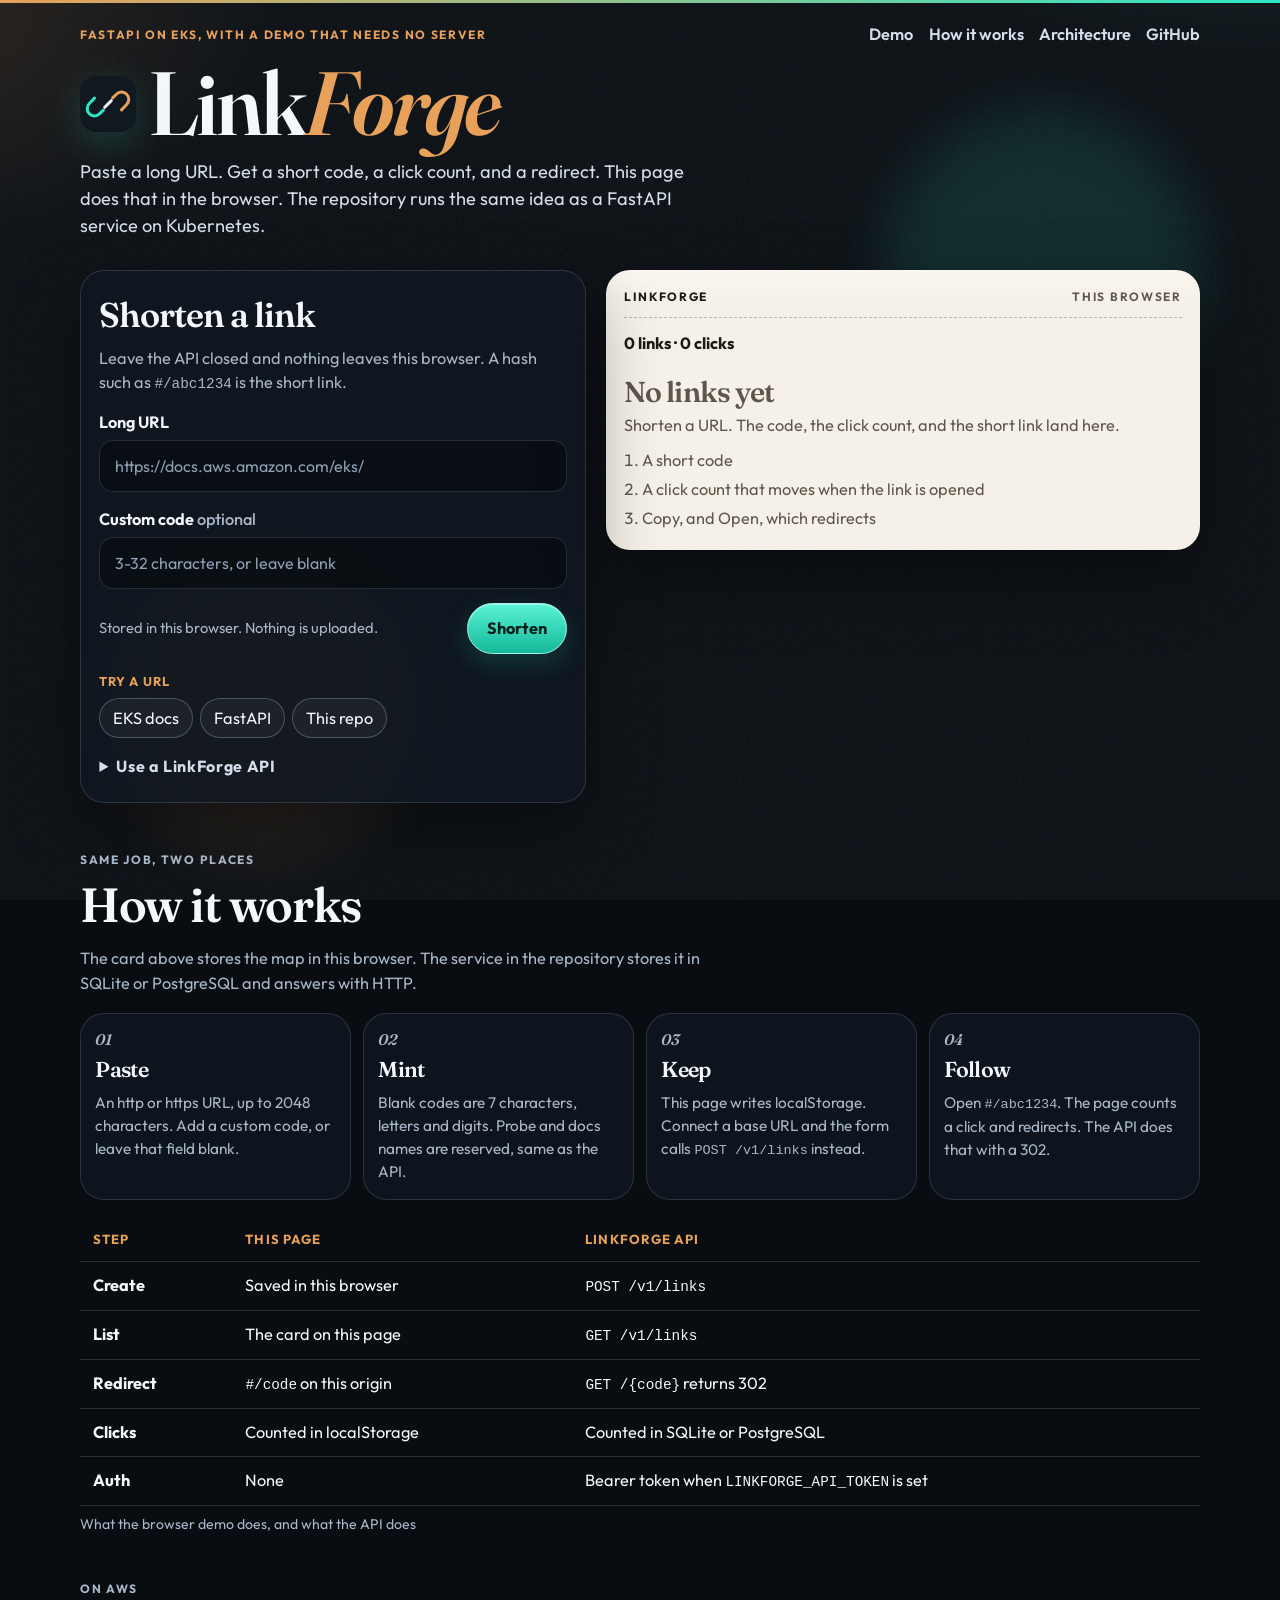
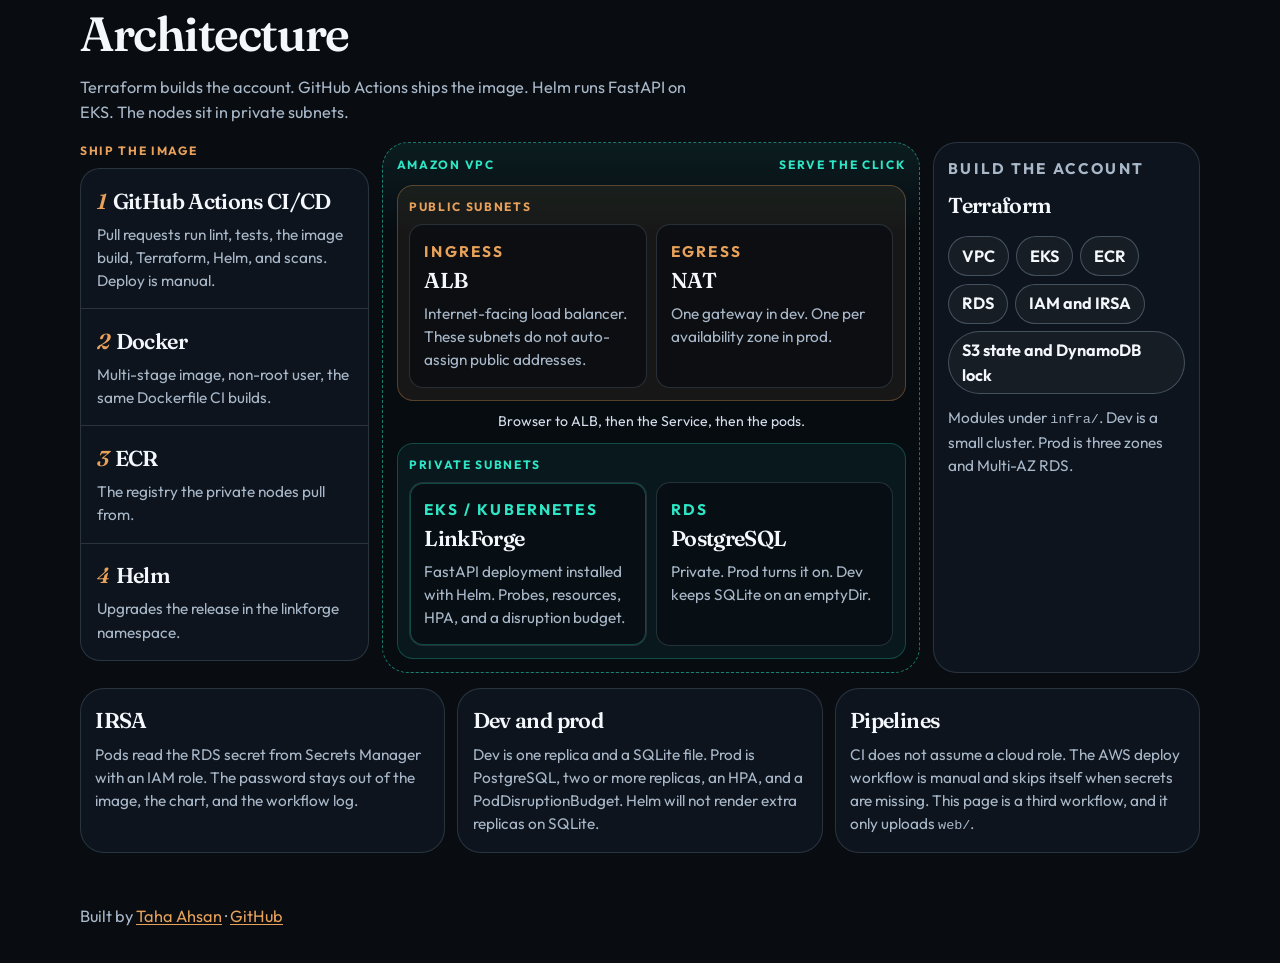
==== web/index.html @ 5748cc59 "Add a browser demo and publish it with GitHub Pages. The static site in web/ shortens links without " ====
<!DOCTYPE html>
<html lang="en">
  <head>
    <meta charset="utf-8" />
    <meta name="viewport" content="width=device-width, initial-scale=1" />
    <title>LinkForge — URL shortener on EKS</title>
    <meta
      name="description"
      content="Paste a long URL, get a short code, and follow it in the browser. LinkForge is a FastAPI shortener packaged for AWS EKS."
    />
    <meta name="theme-color" content="#090d12" />
    <link rel="canonical" href="https://taha080.github.io/aws-eks-devops-platform/" />
    <meta property="og:title" content="LinkForge" />
    <meta
      property="og:description"
      content="A URL shortener you can try in the browser, and the EKS platform that runs the real API."
    />
    <meta property="og:type" content="website" />
    <meta property="og:url" content="https://taha080.github.io/aws-eks-devops-platform/" />
    <link rel="icon" href="assets/favicon.svg" type="image/svg+xml" />
    <link rel="stylesheet" href="css/styles.css" />
  </head>
  <body>
    <a class="skip" href="#url">Skip to the shortener</a>
    <div class="atmosphere" aria-hidden="true">
      <span class="glow glow-a"></span>
      <span class="glow glow-b"></span>
    </div>

    <header class="wrap site-header">
      <div class="topbar">
        <p class="eyebrow">FastAPI on EKS, with a demo that needs no server</p>
        <nav aria-label="Page">
          <a href="#demo">Demo</a>
          <a href="#how">How it works</a>
          <a href="#architecture">Architecture</a>
          <a href="https://github.com/taha080/aws-eks-devops-platform" target="_blank" rel="noopener noreferrer">GitHub</a>
        </nav>
      </div>
      <div class="title-row">
        <svg class="logo" viewBox="0 0 48 48" aria-hidden="true">
          <rect width="48" height="48" rx="14" fill="#101820" />
          <g fill="none" stroke-linecap="round" stroke-width="2.6">
            <path stroke="#2ee6c5" d="M20 29.2 16.8 32.4a6.2 6.2 0 0 1-8.8-8.8L12.4 19" />
            <path stroke="#e7a15a" d="M28 18.8 31.2 15.6a6.2 6.2 0 0 1 8.8 8.8L35.6 29" />
            <path stroke="#f4f7fb" d="M21.2 26.8 26.8 21.2" />
          </g>
        </svg>
        <h1>Link<em>Forge</em></h1>
      </div>
      <p class="lede">
        Paste a long URL. Get a short code, a click count, and a redirect. This page does that in the browser. The
        repository runs the same idea as a FastAPI service on Kubernetes.
      </p>
    </header>

    <main>
      <section id="demo" class="wrap layout" aria-labelledby="demo-title">
        <div class="panel">
          <div class="panel-head">
            <h2 id="demo-title">Shorten a link</h2>
            <p>Leave the API closed and nothing leaves this browser. A hash such as <span class="mono">#/abc1234</span> is the short link.</p>
          </div>
          <form id="composer" novalidate>
            <label for="url">Long URL</label>
            <input
              id="url"
              name="url"
              type="text"
              inputmode="url"
              autocomplete="url"
              spellcheck="false"
              placeholder="https://docs.aws.amazon.com/eks/"
            />
            <label for="code">Custom code <span>optional</span></label>
            <input
              id="code"
              name="code"
              type="text"
              maxlength="32"
              autocapitalize="off"
              autocorrect="off"
              spellcheck="false"
              placeholder="3-32 characters, or leave blank"
            />
            <p id="form-error" class="form-error" role="alert" hidden></p>
            <div class="composer-bar">
              <p id="storage-hint" class="hint">Stored in this browser. Nothing is uploaded.</p>
              <button id="shorten" class="shorten-btn" type="submit">Shorten</button>
            </div>
          </form>

          <div class="examples">
            <p id="examples-label">Try a URL</p>
            <div id="chips" class="chips" role="group" aria-labelledby="examples-label"></div>
          </div>

          <details class="method" id="api-panel">
            <summary>Use a LinkForge API</summary>
            <form id="api-form">
              <p>
                Optional. Creating a link calls <span class="mono">POST /v1/links</span>. The list calls
                <span class="mono">GET /v1/links</span>. Delete calls <span class="mono">DELETE /v1/links/{code}</span>.
                Open follows the API redirect at <span class="mono">GET /{code}</span>. You can also land here with
                <span class="mono">?api=</span> and the base URL.
              </p>
              <label for="api-base">API base URL</label>
              <input id="api-base" type="text" inputmode="url" spellcheck="false" placeholder="http://127.0.0.1:8000" autocomplete="off" />
              <label for="api-token">Bearer token <span>optional</span></label>
              <input id="api-token" type="password" autocomplete="off" placeholder="Only if LINKFORGE_API_TOKEN is set" />
              <p id="api-status" class="hint">Not connected. The demo is using this browser.</p>
              <p id="api-error" class="form-error" role="alert" hidden></p>
              <div class="api-actions">
                <button id="api-connect" class="quiet-btn" type="submit">Connect</button>
                <button id="api-disconnect" class="quiet-btn" type="button">Use this browser</button>
                <button id="api-forget" class="quiet-btn" type="button" hidden>Remove saved token</button>
              </div>
              <p class="hint">
                The token stays in this browser. The API must allow this page's origin in
                <span class="mono">LINKFORGE_CORS_ORIGINS</span>. Write routes stay open when the token is empty.
              </p>
            </form>
          </details>
        </div>

        <section class="ticket" id="ledger" aria-labelledby="ledger-title">
          <div class="ticket-brand">
            <span>LinkForge</span>
            <span id="ledger-mode">This browser</span>
          </div>
          <h2 id="ledger-title" class="sr-only">Your links</h2>
          <p class="stats" id="stats">0 links · 0 clicks</p>
          <p id="ledger-note" class="ledger-note" hidden></p>
          <div id="empty" class="placeholder">
            <p id="empty-kicker" class="placeholder-kicker">No links yet</p>
            <p id="empty-copy">Shorten a URL. The code, the click count, and the short link land here.</p>
            <ol>
              <li>A short code</li>
              <li>A click count that moves when the link is opened</li>
              <li>Copy, and Open, which redirects</li>
            </ol>
          </div>
          <div id="list" class="link-list"></div>
        </section>
      </section>

      <section id="how" class="wrap band" aria-labelledby="how-title">
        <div class="band-head">
          <p class="eyebrow">Same job, two places</p>
          <h2 id="how-title">How it works</h2>
          <p>
            The card above stores the map in this browser. The service in the repository stores it in SQLite or
            PostgreSQL and answers with HTTP.
          </p>
        </div>
        <ol class="steps">
          <li class="step">
            <p class="step-num">01</p>
            <h3>Paste</h3>
            <p>An http or https URL, up to 2048 characters. Add a custom code, or leave that field blank.</p>
          </li>
          <li class="step">
            <p class="step-num">02</p>
            <h3>Mint</h3>
            <p>Blank codes are 7 characters, letters and digits. Probe and docs names are reserved, same as the API.</p>
          </li>
          <li class="step">
            <p class="step-num">03</p>
            <h3>Keep</h3>
            <p>This page writes localStorage. Connect a base URL and the form calls <span class="mono">POST /v1/links</span> instead.</p>
          </li>
          <li class="step">
            <p class="step-num">04</p>
            <h3>Follow</h3>
            <p>Open <span class="mono">#/abc1234</span>. The page counts a click and redirects. The API does that with a 302.</p>
          </li>
        </ol>
        <div class="table-wrap">
          <table class="routes">
            <caption>What the browser demo does, and what the API does</caption>
            <thead>
              <tr>
                <th scope="col">Step</th>
                <th scope="col">This page</th>
                <th scope="col">LinkForge API</th>
              </tr>
            </thead>
            <tbody>
              <tr>
                <th scope="row">Create</th>
                <td>Saved in this browser</td>
                <td><span class="mono">POST /v1/links</span></td>
              </tr>
              <tr>
                <th scope="row">List</th>
                <td>The card on this page</td>
                <td><span class="mono">GET /v1/links</span></td>
              </tr>
              <tr>
                <th scope="row">Redirect</th>
                <td><span class="mono">#/code</span> on this origin</td>
                <td><span class="mono">GET /{code}</span> returns 302</td>
              </tr>
              <tr>
                <th scope="row">Clicks</th>
                <td>Counted in localStorage</td>
                <td>Counted in SQLite or PostgreSQL</td>
              </tr>
              <tr>
                <th scope="row">Auth</th>
                <td>None</td>
                <td>Bearer token when <span class="mono">LINKFORGE_API_TOKEN</span> is set</td>
              </tr>
            </tbody>
          </table>
        </div>
      </section>

      <section id="architecture" class="wrap band" aria-labelledby="architecture-title">
        <div class="band-head">
          <p class="eyebrow">On AWS</p>
          <h2 id="architecture-title">Architecture</h2>
          <p>
            Terraform builds the account. GitHub Actions ships the image. Helm runs FastAPI on EKS. The nodes sit in
            private subnets.
          </p>
        </div>

        <div class="map">
          <div class="map-col">
            <p class="map-kicker">Ship the image</p>
            <ol class="rail">
              <li>
                <h3>GitHub Actions CI/CD</h3>
                <p>Pull requests run lint, tests, the image build, Terraform, Helm, and scans. Deploy is manual.</p>
              </li>
              <li>
                <h3>Docker</h3>
                <p>Multi-stage image, non-root user, the same Dockerfile CI builds.</p>
              </li>
              <li>
                <h3>ECR</h3>
                <p>The registry the private nodes pull from.</p>
              </li>
              <li>
                <h3>Helm</h3>
                <p>Upgrades the release in the linkforge namespace.</p>
              </li>
            </ol>
          </div>

          <div class="vpc">
            <p class="vpc-label"><span>Amazon VPC</span><span>Serve the click</span></p>
            <div class="subnet public">
              <p class="subnet-name">Public subnets</p>
              <div class="subnet-nodes">
                <article class="node">
                  <p class="node-kicker">Ingress</p>
                  <h3>ALB</h3>
                  <p>Internet-facing load balancer. These subnets do not auto-assign public addresses.</p>
                </article>
                <article class="node">
                  <p class="node-kicker">Egress</p>
                  <h3>NAT</h3>
                  <p>One gateway in dev. One per availability zone in prod.</p>
                </article>
              </div>
            </div>
            <p class="hop">Browser to ALB, then the Service, then the pods.</p>
            <div class="subnet private">
              <p class="subnet-name">Private subnets</p>
              <div class="subnet-nodes">
                <article class="node node-main">
                  <p class="node-kicker">EKS / Kubernetes</p>
                  <h3>LinkForge</h3>
                  <p>FastAPI deployment installed with Helm. Probes, resources, HPA, and a disruption budget.</p>
                </article>
                <article class="node">
                  <p class="node-kicker">RDS</p>
                  <h3>PostgreSQL</h3>
                  <p>Private. Prod turns it on. Dev keeps SQLite on an emptyDir.</p>
                </article>
              </div>
            </div>
          </div>

          <aside class="platform">
            <p class="map-kicker">Build the account</p>
            <h3>Terraform</h3>
            <ul class="pills">
              <li>VPC</li>
              <li>EKS</li>
              <li>ECR</li>
              <li>RDS</li>
              <li>IAM and IRSA</li>
              <li>S3 state and DynamoDB lock</li>
            </ul>
            <p>Modules under <span class="mono">infra/</span>. Dev is a small cluster. Prod is three zones and Multi-AZ RDS.</p>
          </aside>
        </div>

        <div class="notes">
          <article>
            <h3>IRSA</h3>
            <p>
              Pods read the RDS secret from Secrets Manager with an IAM role. The password stays out of the image, the
              chart, and the workflow log.
            </p>
          </article>
          <article>
            <h3>Dev and prod</h3>
            <p>
              Dev is one replica and a SQLite file. Prod is PostgreSQL, two or more replicas, an HPA, and a
              PodDisruptionBudget. Helm will not render extra replicas on SQLite.
            </p>
          </article>
          <article>
            <h3>Pipelines</h3>
            <p>
              CI does not assume a cloud role. The AWS deploy workflow is manual and skips itself when secrets are
              missing. This page is a third workflow, and it only uploads <span class="mono">web/</span>.
            </p>
          </article>
        </div>
      </section>
    </main>

    <footer class="wrap site-footer">
      <p>
        Built by
        <a href="https://www.linkedin.com/in/taha-ahsan-832475270/" target="_blank" rel="noopener noreferrer">Taha Ahsan</a>
        ·
        <a href="https://github.com/taha080" target="_blank" rel="noopener noreferrer">GitHub</a>
      </p>
    </footer>

    <div id="gate" class="gate" hidden>
      <div class="gate-card" role="dialog" aria-modal="true" aria-labelledby="gate-title">
        <p id="gate-kicker" class="eyebrow">Short link</p>
        <h2 id="gate-title">Taking you there</h2>
        <p id="gate-copy"></p>
        <p id="gate-url" class="gate-url"></p>
        <div class="gate-bar" id="gate-bar" hidden><span></span></div>
        <div class="gate-actions">
          <a id="gate-go" class="shorten-btn" href="" rel="noopener noreferrer">Continue</a>
          <button id="gate-stay" class="quiet-btn" type="button">Stay here</button>
        </div>
      </div>
    </div>

    <noscript>LinkForge's demo needs JavaScript. The shortener still runs entirely in your browser once it is on.</noscript>
    <script src="js/engine.js"></script>
    <script src="js/app.js"></script>
  </body>
</html>
---- web/css/styles.css ----
@font-face {
  font-family: "Fraunces";
  font-style: normal;
  font-weight: 600;
  font-display: swap;
  src: url("../fonts/fraunces-600.woff2") format("woff2");
}

@font-face {
  font-family: "Fraunces";
  font-style: italic;
  font-weight: 600;
  font-display: swap;
  src: url("../fonts/fraunces-600-italic.woff2") format("woff2");
}

@font-face {
  font-family: "Outfit";
  font-style: normal;
  font-weight: 400 700;
  font-display: swap;
  src: url("../fonts/outfit-latin.woff2") format("woff2");
}

:root {
  --bg: #090d12;
  --raise: rgba(16, 24, 34, 0.78);
  --ink: #f4f7fb;
  --muted: #d5deea;
  --dim: #a9b8c9;
  --line: rgba(186, 214, 236, 0.16);
  --copper: #e7a15a;
  --teal: #2ee6c5;
  --teal-ink: #04221c;
  --paper: #f6f1e8;
  --paper-ink: #1c1915;
  --paper-dim: #5e564c;
  --shadow: 0 28px 70px rgba(0, 0, 0, 0.42);
  --display: "Fraunces", Georgia, "Times New Roman", serif;
  --sans: "Outfit", "Segoe UI", sans-serif;
  --mono: ui-monospace, "SFMono-Regular", "Cascadia Code", monospace;
  color-scheme: dark;
}

* { box-sizing: border-box; }

[hidden] { display: none !important; }

html { scroll-behavior: smooth; }

body {
  margin: 0;
  min-height: 100vh;
  display: flex;
  flex-direction: column;
  color: var(--ink);
  font-family: var(--sans);
  font-size: 1.02rem;
  line-height: 1.5;
  background:
    radial-gradient(880px 460px at 100% -8%, rgba(46, 230, 197, 0.16), transparent 58%),
    radial-gradient(720px 420px at -12% 0%, rgba(231, 161, 90, 0.16), transparent 60%),
    var(--bg);
}

body::before {
  content: "";
  position: fixed;
  inset: 0;
  pointer-events: none;
  opacity: 0.16;
  background-image: url("data:image/svg+xml,%3Csvg xmlns='http://www.w3.org/2000/svg' width='140' height='140'%3E%3Cfilter id='n'%3E%3CfeTurbulence type='fractalNoise' baseFrequency='.85' numOctaves='2' stitchTiles='stitch'/%3E%3C/filter%3E%3Crect width='140' height='140' filter='url(%23n)' opacity='.55'/%3E%3C/svg%3E");
  z-index: 0;
}

body::after {
  content: "";
  position: fixed;
  top: 0;
  left: 0;
  right: 0;
  height: 3px;
  z-index: 30;
  pointer-events: none;
  background: linear-gradient(90deg, var(--copper), var(--teal));
}

.atmosphere { position: fixed; inset: 0; pointer-events: none; overflow: hidden; z-index: 0; }

.glow {
  position: absolute;
  width: 320px;
  height: 320px;
  border-radius: 50%;
  filter: blur(28px);
  opacity: 0.45;
}

.glow-a {
  top: 12%;
  right: 6%;
  background: rgba(46, 230, 197, 0.28);
  animation: drift 16s ease-in-out infinite alternate;
}

.glow-b {
  bottom: 4%;
  left: 8%;
  background: rgba(231, 161, 90, 0.22);
  animation: drift 20s ease-in-out infinite alternate-reverse;
}

@keyframes drift {
  from { transform: translate3d(0, 0, 0); }
  to { transform: translate3d(-28px, 18px, 0); }
}

.skip {
  position: absolute;
  left: 12px;
  top: -48px;
  background: var(--teal);
  color: var(--teal-ink);
  padding: 0.4rem 0.7rem;
  border-radius: 8px;
  z-index: 40;
}

.skip:focus { top: 12px; }

.wrap {
  width: min(1120px, calc(100% - 32px));
  margin-inline: auto;
  position: relative;
  z-index: 1;
}

.site-header { padding: 1.4rem 0 0.4rem; }

.topbar {
  display: flex;
  justify-content: space-between;
  align-items: center;
  gap: 1rem 1.4rem;
  flex-wrap: wrap;
}

.eyebrow, .map-kicker, .node-kicker, .subnet-name {
  margin: 0;
  letter-spacing: 0.14em;
  text-transform: uppercase;
  font-size: 0.75rem;
  font-weight: 700;
  color: var(--copper);
}

.topbar nav {
  display: flex;
  flex-wrap: wrap;
  gap: 0.35rem 0.95rem;
}

.topbar a {
  color: var(--muted);
  text-decoration: none;
  font-weight: 600;
}

.topbar a:hover { color: var(--ink); }

.title-row {
  display: flex;
  align-items: center;
  gap: 0.75rem;
  margin-top: 1.1rem;
}

.logo {
  width: 56px;
  height: 56px;
  flex: none;
  filter: drop-shadow(0 10px 18px rgba(46, 230, 197, 0.18));
}

h1, h2, .placeholder-kicker, .link-code, .step-num {
  font-family: var(--display);
  font-weight: 600;
  letter-spacing: -0.03em;
}

h1 {
  margin: 0;
  font-size: clamp(3rem, 12vw, 5.6rem);
  line-height: 0.88;
}

h1 em {
  font-style: italic;
  color: var(--copper);
}

.lede, .band-head p, .panel-head p, .hint, .step p, .node p, .platform p, .notes p, .rail p {
  color: var(--dim);
}

.lede {
  max-width: 40rem;
  margin: 0.9rem 0 0;
  color: var(--muted);
  font-size: 1.14rem;
}

.layout {
  display: grid;
  grid-template-columns: minmax(0, 0.92fr) minmax(0, 1.08fr);
  gap: 1.2rem;
  align-items: start;
  padding: 1.5rem 0 0.4rem;
}

.panel, .ticket, .step, .notes article, .rail li, .node, .platform {
  border-radius: 24px;
}

.panel {
  background: var(--raise);
  border: 1px solid var(--line);
  padding: 1.15rem 1.15rem 1.05rem;
  box-shadow: var(--shadow);
  backdrop-filter: blur(8px);
}

.panel-head h2, .band-head h2, .gate-card h2 {
  margin: 0 0 0.3rem;
  font-size: clamp(1.7rem, 3vw, 2.15rem);
}

.panel-head p, .band-head p { margin: 0; }

label {
  display: block;
  margin-top: 0.9rem;
  font-weight: 650;
}

label span { color: var(--dim); font-weight: 500; }

input[type="text"], input[type="password"] {
  width: 100%;
  margin-top: 0.35rem;
  min-height: 52px;
  border-radius: 14px;
  border: 1px solid rgba(220, 232, 244, 0.14);
  background: rgba(5, 8, 12, 0.55);
  color: var(--ink);
  font: inherit;
  font-size: 1rem;
  padding: 0.7rem 0.9rem;
}

input::placeholder { color: #8ea0b3; }

.composer-bar, .api-actions, .gate-actions {
  display: flex;
  justify-content: space-between;
  align-items: center;
  gap: 0.75rem;
  margin-top: 0.9rem;
}

.hint { margin: 0; font-size: 0.92rem; }

.shorten-btn, .quiet-btn, .chip, .ghost {
  font: inherit;
  cursor: pointer;
}

.shorten-btn {
  border: 1px solid #9ff7e8;
  background: linear-gradient(180deg, #5af3d6, #14b89a);
  color: var(--teal-ink);
  font-weight: 700;
  border-radius: 999px;
  min-height: 48px;
  padding: 0.75rem 1.2rem;
  text-decoration: none;
  display: inline-flex;
  align-items: center;
  justify-content: center;
  box-shadow: inset 0 1px 0 rgba(255, 255, 255, 0.45), 0 10px 24px rgba(20, 184, 154, 0.22);
}

.shorten-btn:hover { filter: brightness(1.05); }
.shorten-btn:active { transform: translateY(1px); }
.shorten-btn:disabled, .quiet-btn:disabled { opacity: 0.6; cursor: wait; }

.form-error, .ledger-note {
  margin: 0.75rem 0 0;
  border-radius: 12px;
  padding: 0.55rem 0.75rem;
}

.form-error {
  color: #ffd7cc;
  background: rgba(180, 60, 40, 0.32);
}

.examples { margin-top: 1.15rem; }

.examples > p, .method summary {
  margin: 0 0 0.45rem;
  font-size: 0.8rem;
  letter-spacing: 0.08em;
  text-transform: uppercase;
  color: var(--copper);
  font-weight: 700;
}

.chips, .pills { display: flex; flex-wrap: wrap; gap: 0.45rem; }

.chip, .quiet-btn, .pills li {
  min-height: 40px;
  border-radius: 999px;
  border: 1px solid rgba(186, 214, 236, 0.28);
  background: rgba(244, 247, 251, 0.04);
  color: var(--ink);
  padding: 0.4rem 0.8rem;
}

.chip:hover, .chip.is-on, .quiet-btn:hover {
  background: rgba(46, 230, 197, 0.12);
  border-color: rgba(46, 230, 197, 0.7);
}

.method { margin-top: 1rem; }
.method summary { cursor: pointer; letter-spacing: 0.04em; text-transform: none; font-size: 1rem; color: var(--muted); }
.method p { margin: 0.55rem 0 0; color: var(--dim); }
.method .hint { margin-top: 0.7rem; }

.api-actions { flex-wrap: wrap; justify-content: flex-start; }

.ticket {
  background:
    linear-gradient(180deg, rgba(255, 252, 247, 0.55), transparent 28px),
    var(--paper);
  color: var(--paper-ink);
  color-scheme: light;
  padding: 1.1rem 1.15rem 1.2rem;
  box-shadow: var(--shadow);
}

.ticket-brand {
  display: flex;
  justify-content: space-between;
  gap: 1rem;
  padding-bottom: 0.7rem;
  border-bottom: 1px dashed rgba(28, 25, 21, 0.28);
  font-size: 0.75rem;
  letter-spacing: 0.14em;
  text-transform: uppercase;
  font-weight: 700;
}

#ledger-mode { color: var(--paper-dim); font-weight: 650; }

.stats {
  margin: 0.85rem 0 0;
  font-weight: 700;
}

.placeholder { padding-top: 0.85rem; }
.placeholder-kicker { font-size: 1.8rem; margin: 0 0 0.35rem; }
.placeholder p { margin: 0; color: var(--paper-dim); }
.placeholder ol { margin: 0.7rem 0 0; padding-left: 1.15rem; color: var(--paper-dim); }
.placeholder li + li { margin-top: 0.28rem; }

.ledger-note {
  color: #7c2d12;
  background: rgba(180, 60, 40, 0.12);
}

.link { padding: 0.95rem 0 0.15rem; border-top: 1px solid rgba(28, 25, 21, 0.1); margin-top: 0.7rem; }

.link-head, .link-actions, .rewrite-head { display: flex; justify-content: space-between; gap: 0.8rem; align-items: flex-start; }

.link-code { margin: 0; font-size: 1.7rem; line-height: 1; }

.link-meta { text-align: right; }
.link-clicks, .link-when, .link-target, .link-short { margin: 0; }
.link-clicks { font-weight: 700; color: #0f766e; }
.link-when, .link-short { color: var(--paper-dim); }
.link-when { font-size: 0.85rem; }
.link-target {
  margin-top: 0.4rem;
  display: -webkit-box;
  -webkit-line-clamp: 2;
  -webkit-box-orient: vertical;
  overflow: hidden;
  overflow-wrap: anywhere;
}
.link-short {
  margin-top: 0.25rem;
  font-family: var(--mono);
  font-size: 0.82rem;
  overflow-wrap: anywhere;
}

.link-actions { margin-top: 0.7rem; justify-content: flex-start; flex-wrap: wrap; }

.ghost {
  min-height: 40px;
  border-radius: 999px;
  border: 1px solid rgba(28, 25, 21, 0.18);
  background: #fffaf4;
  color: var(--paper-ink);
  padding: 0.35rem 0.8rem;
  font-weight: 650;
  text-decoration: none;
  display: inline-flex;
  align-items: center;
}

.ghost:hover { border-color: #0f766e; }
.ghost.is-copied { background: #1f7a45; color: #f3fff6; border-color: #1f7a45; }
.ghost.danger[data-armed="yes"] { background: #9a3412; color: #fffaf4; border-color: #9a3412; }

.link.is-new { animation: rise 0.7s ease; }

@keyframes rise {
  from { background: rgba(20, 184, 154, 0.2); }
  to { background: transparent; }
}

.band { padding: 2.6rem 0 0.2rem; }

.band-head { max-width: 40rem; margin-bottom: 1.1rem; }
.band-head h2 { font-size: clamp(2rem, 5vw, 3rem); }

.steps {
  display: grid;
  grid-template-columns: repeat(4, minmax(0, 1fr));
  gap: 0.75rem;
  margin: 0;
  padding: 0;
  list-style: none;
}

.step, .notes article, .platform, .rail li, .node {
  background: var(--raise);
  border: 1px solid var(--line);
  padding: 0.9rem 0.9rem 1rem;
}

.step-num {
  margin: 0;
  color: var(--copper);
  font-style: italic;
  font-size: 1.6rem;
}

.step h3, .notes h3, .rail h3, .node h3, .platform h3 {
  margin: 0.15rem 0 0.3rem;
  font-family: var(--display);
  font-size: 1.35rem;
  font-weight: 600;
  letter-spacing: -0.03em;
}

.step p, .notes p, .rail p, .node p, .platform > p { margin: 0; font-size: 0.96rem; }

.table-wrap { overflow-x: auto; margin-top: 1.2rem; }

.routes {
  width: 100%;
  border-collapse: collapse;
  min-width: 36rem;
}

.routes caption {
  caption-side: bottom;
  text-align: left;
  color: var(--dim);
  padding-top: 0.55rem;
  font-size: 0.88rem;
}

.routes th, .routes td {
  text-align: left;
  padding: 0.7rem 0.8rem;
  border-bottom: 1px solid var(--line);
  vertical-align: top;
}

.routes thead th { color: var(--copper); font-size: 0.82rem; letter-spacing: 0.08em; text-transform: uppercase; }

.mono, .routes .mono, .panel .mono, .band .mono {
  font-family: var(--mono);
  font-size: 0.88em;
}

.map {
  display: grid;
  grid-template-columns: minmax(200px, 0.78fr) minmax(0, 1.45fr) minmax(190px, 0.72fr);
  gap: 0.8rem;
  align-items: stretch;
}

.rail {
  list-style: none;
  margin: 0.55rem 0 0;
  padding: 0;
  display: grid;
}

.rail li {
  border-radius: 0;
  border-bottom: 0;
  position: relative;
  padding-left: 1rem;
}

.rail li:first-child { border-radius: 20px 20px 0 0; }
.rail li:last-child { border-bottom: 1px solid var(--line); border-radius: 0 0 20px 20px; }

.rail { counter-reset: ship; }
.rail li { counter-increment: ship; }
.rail h3::before {
  content: counter(ship);
  color: var(--copper);
  font-style: italic;
  margin-right: 0.4rem;
}

.vpc {
  border: 1px dashed rgba(46, 230, 197, 0.5);
  border-radius: 26px;
  padding: 0.85rem;
  background:
    linear-gradient(180deg, rgba(46, 230, 197, 0.08), transparent 90px),
    rgba(8, 12, 18, 0.45);
}

.vpc-label {
  display: flex;
  justify-content: space-between;
  gap: 0.8rem;
  margin: 0;
  color: var(--teal);
  letter-spacing: 0.14em;
  text-transform: uppercase;
  font-size: 0.75rem;
  font-weight: 700;
}

.subnet { margin-top: 0.7rem; border-radius: 16px; padding: 0.7rem; }
.subnet.public { background: rgba(231, 161, 90, 0.08); border: 1px solid rgba(231, 161, 90, 0.3); }
.subnet.private { background: rgba(46, 230, 197, 0.06); border: 1px solid rgba(46, 230, 197, 0.24); }
.public .node-kicker, .public .subnet-name { color: var(--copper); }
.private .node-kicker, .private .subnet-name { color: var(--teal); }

.subnet-nodes { display: grid; grid-template-columns: 1fr 1fr; gap: 0.55rem; margin-top: 0.55rem; }

.node { border-radius: 14px; background: rgba(9, 13, 18, 0.72); }
.node-main { box-shadow: inset 0 0 0 1px rgba(46, 230, 197, 0.28); }

.hop {
  margin: 0.65rem 0 0;
  text-align: center;
  color: var(--muted);
  font-size: 0.88rem;
}

.platform { margin-top: 0; display: flex; flex-direction: column; gap: 0.35rem; }
.platform .map-kicker { margin-bottom: 0.15rem; }
.pills { margin: 0.2rem 0 0.4rem; padding: 0; list-style: none; }
.pills li { display: inline-flex; align-items: center; font-weight: 650; }

.notes {
  display: grid;
  grid-template-columns: repeat(3, minmax(0, 1fr));
  gap: 0.75rem;
  margin-top: 0.9rem;
}

.site-footer {
  margin-top: auto;
  padding: 2rem 0 1.5rem;
  color: var(--dim);
}

.site-footer a { color: var(--copper); text-underline-offset: 0.15em; }

.gate {
  position: fixed;
  inset: 0;
  z-index: 20;
  display: grid;
  place-items: center;
  padding: 1.2rem;
  background: rgba(6, 8, 12, 0.72);
  backdrop-filter: blur(8px);
}

.gate-card {
  width: min(460px, 100%);
  background: var(--paper);
  color: var(--paper-ink);
  color-scheme: light;
  border-radius: 28px;
  padding: 1.25rem 1.25rem 1.15rem;
  box-shadow: var(--shadow);
}

.gate-card .eyebrow { margin-bottom: 0.35rem; }
.gate-card p { margin: 0.35rem 0 0; }
.gate-url {
  margin-top: 0.7rem !important;
  font-family: var(--mono);
  font-size: 0.92rem;
  color: var(--paper-dim);
  overflow-wrap: anywhere;
}

.gate-bar {
  height: 6px;
  margin-top: 0.9rem;
  border-radius: 999px;
  background: rgba(28, 25, 21, 0.1);
  overflow: hidden;
}

.gate-bar span {
  display: block;
  height: 100%;
  width: 100%;
  background: linear-gradient(90deg, #0f766e, #2ee6c5);
  transform: scaleX(0);
  transform-origin: left;
}

.gate-bar span.is-running { animation: fill 1.1s linear forwards; }

@keyframes fill { to { transform: scaleX(1); } }

.gate-actions .quiet-btn {
  color: var(--paper-ink);
  border-color: rgba(28, 25, 21, 0.2);
  background: transparent;
}

.sr-only {
  position: absolute;
  width: 1px;
  height: 1px;
  padding: 0;
  margin: -1px;
  overflow: hidden;
  clip: rect(0, 0, 0, 0);
  border: 0;
}

:focus-visible { outline: 2px solid var(--teal); outline-offset: 3px; }
.ticket :focus-visible, .gate-card :focus-visible { outline-color: #0f766e; }
::selection { background: #2ee6c5; color: #04221c; }

.is-shaking { animation: shake 0.4s linear; }

@keyframes shake {
  25% { transform: translateX(-3px); }
  50% { transform: translateX(3px); }
  75% { transform: translateX(-2px); }
}

noscript {
  display: block;
  position: relative;
  z-index: 1;
  padding: 1rem;
  text-align: center;
  color: var(--copper);
}

#demo, #how, #architecture { scroll-margin-top: 16px; }

@media (min-width: 901px) {
  .panel, .ticket {
    max-height: calc(100vh - 28px);
    overflow: auto;
  }
  .panel { position: sticky; top: 14px; }
}

@media (max-width: 980px) {
  .map, .notes, .steps { grid-template-columns: 1fr 1fr; }
  .vpc { grid-column: 1 / -1; }
}

@media (max-width: 900px) {
  .layout { grid-template-columns: 1fr; }
  .panel { position: static; max-height: none; }
  .ticket { max-height: none; }
  .composer-bar { flex-direction: column; align-items: stretch; }
  .shorten-btn { width: 100%; }
}

@media (max-width: 640px) {
  .steps, .notes, .map, .subnet-nodes { grid-template-columns: 1fr; }
  .vpc { grid-column: auto; }
  .site-header { padding-top: 1.1rem; }
  .logo { width: 44px; height: 44px; }
  .link-head { flex-direction: column; }
  .link-meta { text-align: left; }
}

@media (prefers-reduced-motion: reduce) {
  *, *::before, *::after {
    animation: none !important;
    scroll-behavior: auto !important;
    transition: none !important;
  }
}
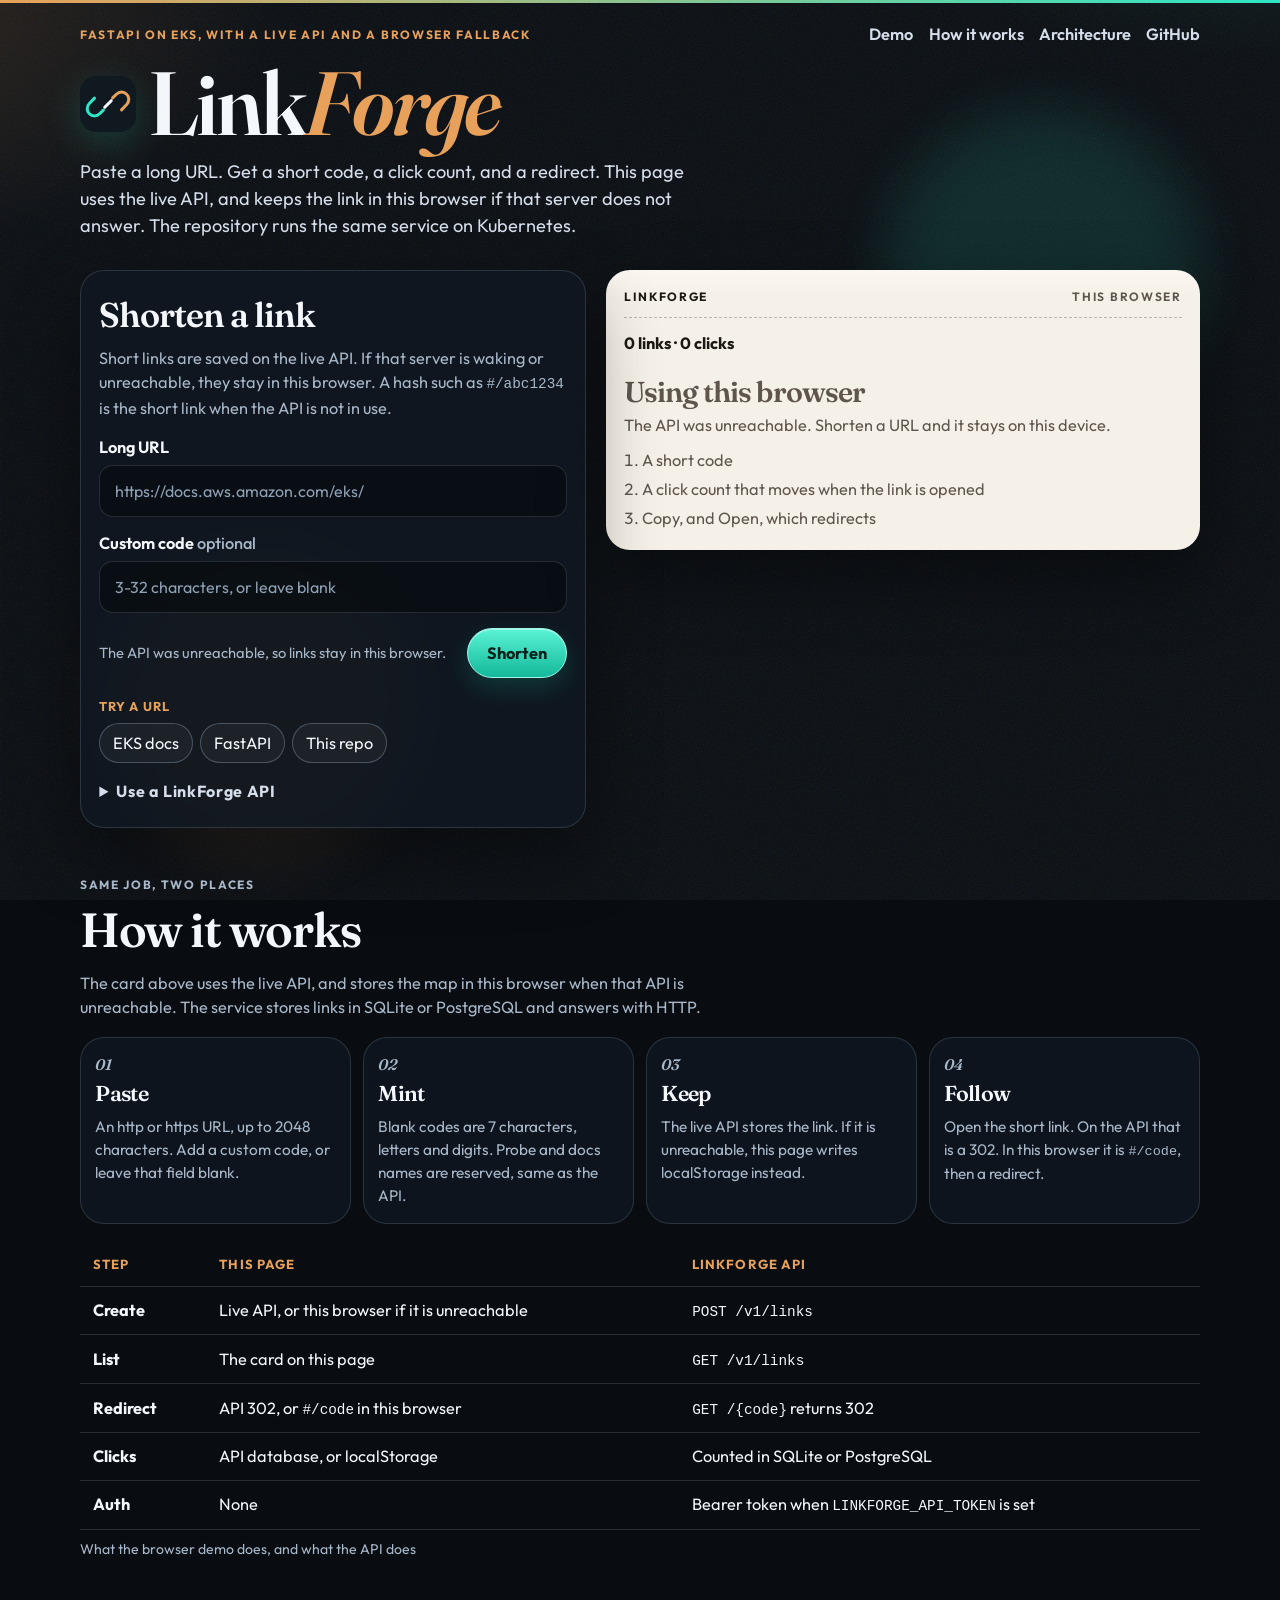
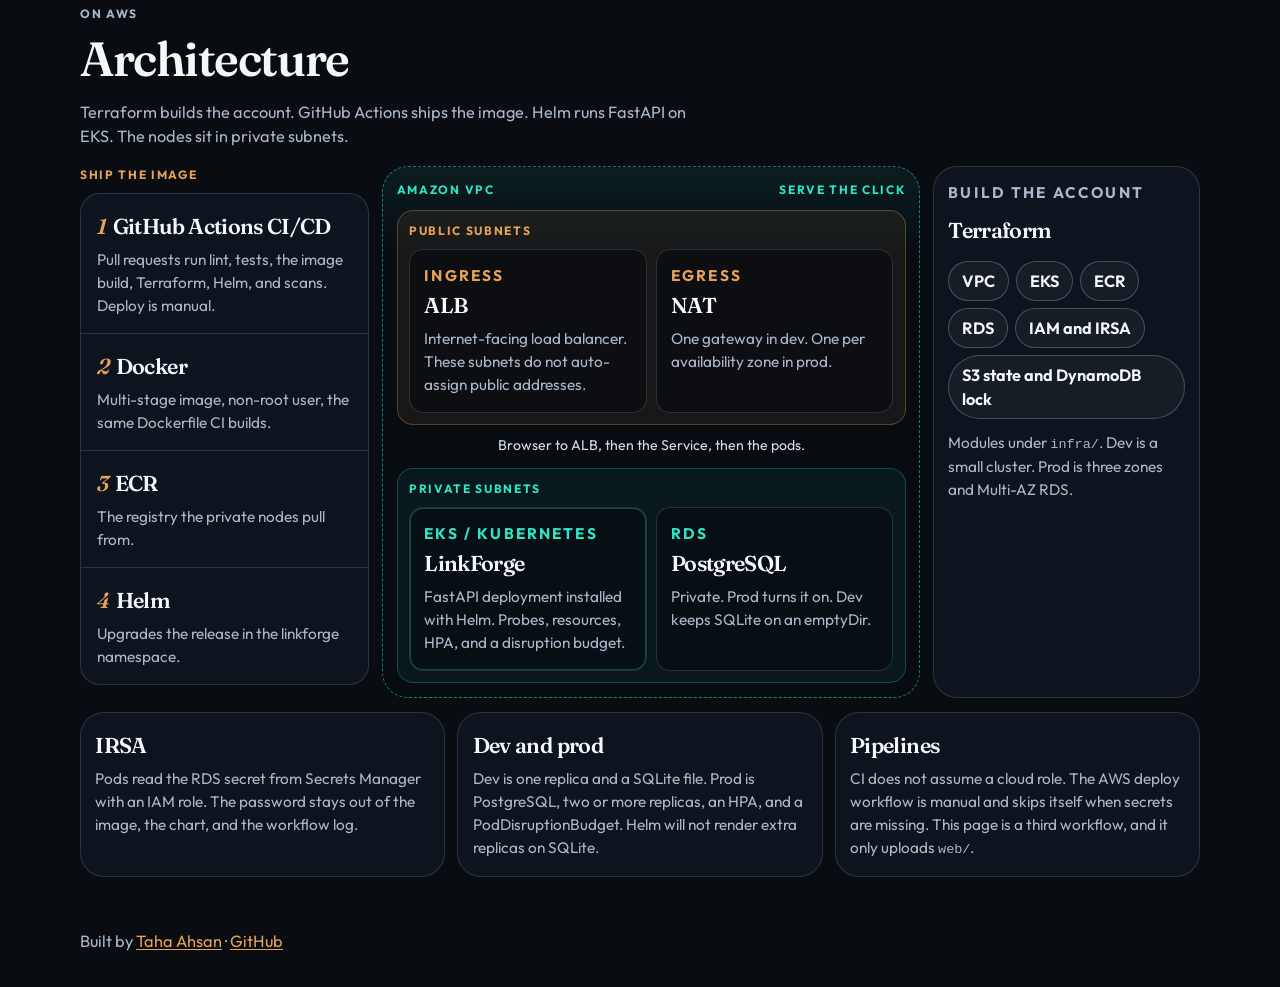
==== commit a2865c42: "Use the live Render API from the Pages demo. The static site calls the public Render service by defa" ====
--- a/web/index.html
+++ b/web/index.html
@@ -29,7 +29,7 @@
 
     <header class="wrap site-header">
       <div class="topbar">
-        <p class="eyebrow">FastAPI on EKS, with a demo that needs no server</p>
+        <p class="eyebrow">FastAPI on EKS, with a live API and a browser fallback</p>
         <nav aria-label="Page">
           <a href="#demo">Demo</a>
           <a href="#how">How it works</a>
@@ -49,8 +49,8 @@
         <h1>Link<em>Forge</em></h1>
       </div>
       <p class="lede">
-        Paste a long URL. Get a short code, a click count, and a redirect. This page does that in the browser. The
-        repository runs the same idea as a FastAPI service on Kubernetes.
+        Paste a long URL. Get a short code, a click count, and a redirect. This page uses the live API, and keeps the
+        link in this browser if that server does not answer. The repository runs the same service on Kubernetes.
       </p>
     </header>
 
@@ -59,7 +59,10 @@
         <div class="panel">
           <div class="panel-head">
             <h2 id="demo-title">Shorten a link</h2>
-            <p>Leave the API closed and nothing leaves this browser. A hash such as <span class="mono">#/abc1234</span> is the short link.</p>
+            <p>
+              Short links are saved on the live API. If that server is waking or unreachable, they stay in this
+              browser. A hash such as <span class="mono">#/abc1234</span> is the short link when the API is not in use.
+            </p>
           </div>
           <form id="composer" novalidate>
             <label for="url">Long URL</label>
@@ -85,7 +88,7 @@
             />
             <p id="form-error" class="form-error" role="alert" hidden></p>
             <div class="composer-bar">
-              <p id="storage-hint" class="hint">Stored in this browser. Nothing is uploaded.</p>
+              <p id="storage-hint" class="hint is-waking" role="status" aria-live="polite">Waking server…</p>
               <button id="shorten" class="shorten-btn" type="submit">Shorten</button>
             </div>
           </form>
@@ -99,16 +102,27 @@
             <summary>Use a LinkForge API</summary>
             <form id="api-form">
               <p>
-                Optional. Creating a link calls <span class="mono">POST /v1/links</span>. The list calls
+                This page already uses the live API. Point it somewhere else, or choose “Use this browser”. Creating a
+                link calls <span class="mono">POST /v1/links</span>. The list calls
                 <span class="mono">GET /v1/links</span>. Delete calls <span class="mono">DELETE /v1/links/{code}</span>.
                 Open follows the API redirect at <span class="mono">GET /{code}</span>. You can also land here with
                 <span class="mono">?api=</span> and the base URL.
               </p>
               <label for="api-base">API base URL</label>
-              <input id="api-base" type="text" inputmode="url" spellcheck="false" placeholder="http://127.0.0.1:8000" autocomplete="off" />
+              <input
+                id="api-base"
+                type="text"
+                inputmode="url"
+                spellcheck="false"
+                placeholder="https://linkforge-api-8n7y.onrender.com"
+                value="https://linkforge-api-8n7y.onrender.com"
+                autocomplete="off"
+              />
               <label for="api-token">Bearer token <span>optional</span></label>
               <input id="api-token" type="password" autocomplete="off" placeholder="Only if LINKFORGE_API_TOKEN is set" />
-              <p id="api-status" class="hint">Not connected. The demo is using this browser.</p>
+              <p id="api-status" class="hint" role="status" aria-live="polite">
+                Waking server… a free instance can take about 50 seconds.
+              </p>
               <p id="api-error" class="form-error" role="alert" hidden></p>
               <div class="api-actions">
                 <button id="api-connect" class="quiet-btn" type="submit">Connect</button>
@@ -126,14 +140,17 @@
         <section class="ticket" id="ledger" aria-labelledby="ledger-title">
           <div class="ticket-brand">
             <span>LinkForge</span>
-            <span id="ledger-mode">This browser</span>
+            <span id="ledger-mode" class="is-waking">Waking server</span>
           </div>
           <h2 id="ledger-title" class="sr-only">Your links</h2>
           <p class="stats" id="stats">0 links · 0 clicks</p>
           <p id="ledger-note" class="ledger-note" hidden></p>
           <div id="empty" class="placeholder">
-            <p id="empty-kicker" class="placeholder-kicker">No links yet</p>
-            <p id="empty-copy">Shorten a URL. The code, the click count, and the short link land here.</p>
+            <p id="empty-kicker" class="placeholder-kicker">Waking server</p>
+            <p id="empty-copy">
+              The free instance is starting. This can take about 50 seconds. If it does not answer, links stay in this
+              browser.
+            </p>
             <ol>
               <li>A short code</li>
               <li>A click count that moves when the link is opened</li>
@@ -149,8 +166,8 @@
           <p class="eyebrow">Same job, two places</p>
           <h2 id="how-title">How it works</h2>
           <p>
-            The card above stores the map in this browser. The service in the repository stores it in SQLite or
-            PostgreSQL and answers with HTTP.
+            The card above uses the live API, and stores the map in this browser when that API is unreachable. The
+            service stores links in SQLite or PostgreSQL and answers with HTTP.
           </p>
         </div>
         <ol class="steps">
@@ -167,12 +184,12 @@
           <li class="step">
             <p class="step-num">03</p>
             <h3>Keep</h3>
-            <p>This page writes localStorage. Connect a base URL and the form calls <span class="mono">POST /v1/links</span> instead.</p>
+            <p>The live API stores the link. If it is unreachable, this page writes localStorage instead.</p>
           </li>
           <li class="step">
             <p class="step-num">04</p>
             <h3>Follow</h3>
-            <p>Open <span class="mono">#/abc1234</span>. The page counts a click and redirects. The API does that with a 302.</p>
+            <p>Open the short link. On the API that is a 302. In this browser it is <span class="mono">#/code</span>, then a redirect.</p>
           </li>
         </ol>
         <div class="table-wrap">
@@ -188,7 +205,7 @@
             <tbody>
               <tr>
                 <th scope="row">Create</th>
-                <td>Saved in this browser</td>
+                <td>Live API, or this browser if it is unreachable</td>
                 <td><span class="mono">POST /v1/links</span></td>
               </tr>
               <tr>
@@ -198,12 +215,12 @@
               </tr>
               <tr>
                 <th scope="row">Redirect</th>
-                <td><span class="mono">#/code</span> on this origin</td>
+                <td>API 302, or <span class="mono">#/code</span> in this browser</td>
                 <td><span class="mono">GET /{code}</span> returns 302</td>
               </tr>
               <tr>
                 <th scope="row">Clicks</th>
-                <td>Counted in localStorage</td>
+                <td>API database, or localStorage</td>
                 <td>Counted in SQLite or PostgreSQL</td>
               </tr>
               <tr>
--- a/web/css/styles.css
+++ b/web/css/styles.css
@@ -270,6 +270,21 @@
 
 .hint { margin: 0; font-size: 0.92rem; }
 
+@keyframes wake-pulse {
+  50% { opacity: 0.55; }
+}
+
+.hint.is-waking {
+  color: var(--teal);
+  animation: wake-pulse 1.6s ease-in-out infinite;
+}
+
+#ledger-mode.is-waking { color: #0f766e; }
+
+.composer-bar .hint { flex: 1; }
+
+.composer-bar .shorten-btn { flex-shrink: 0; }
+
 .shorten-btn, .quiet-btn, .chip, .ghost {
   font: inherit;
   cursor: pointer;
@@ -638,7 +653,7 @@
   transform-origin: left;
 }
 
-.gate-bar span.is-running { animation: fill 1.1s linear forwards; }
+.gate-bar span.is-running { animation: fill 2s linear forwards; }
 
 @keyframes fill { to { transform: scaleX(1); } }
 
